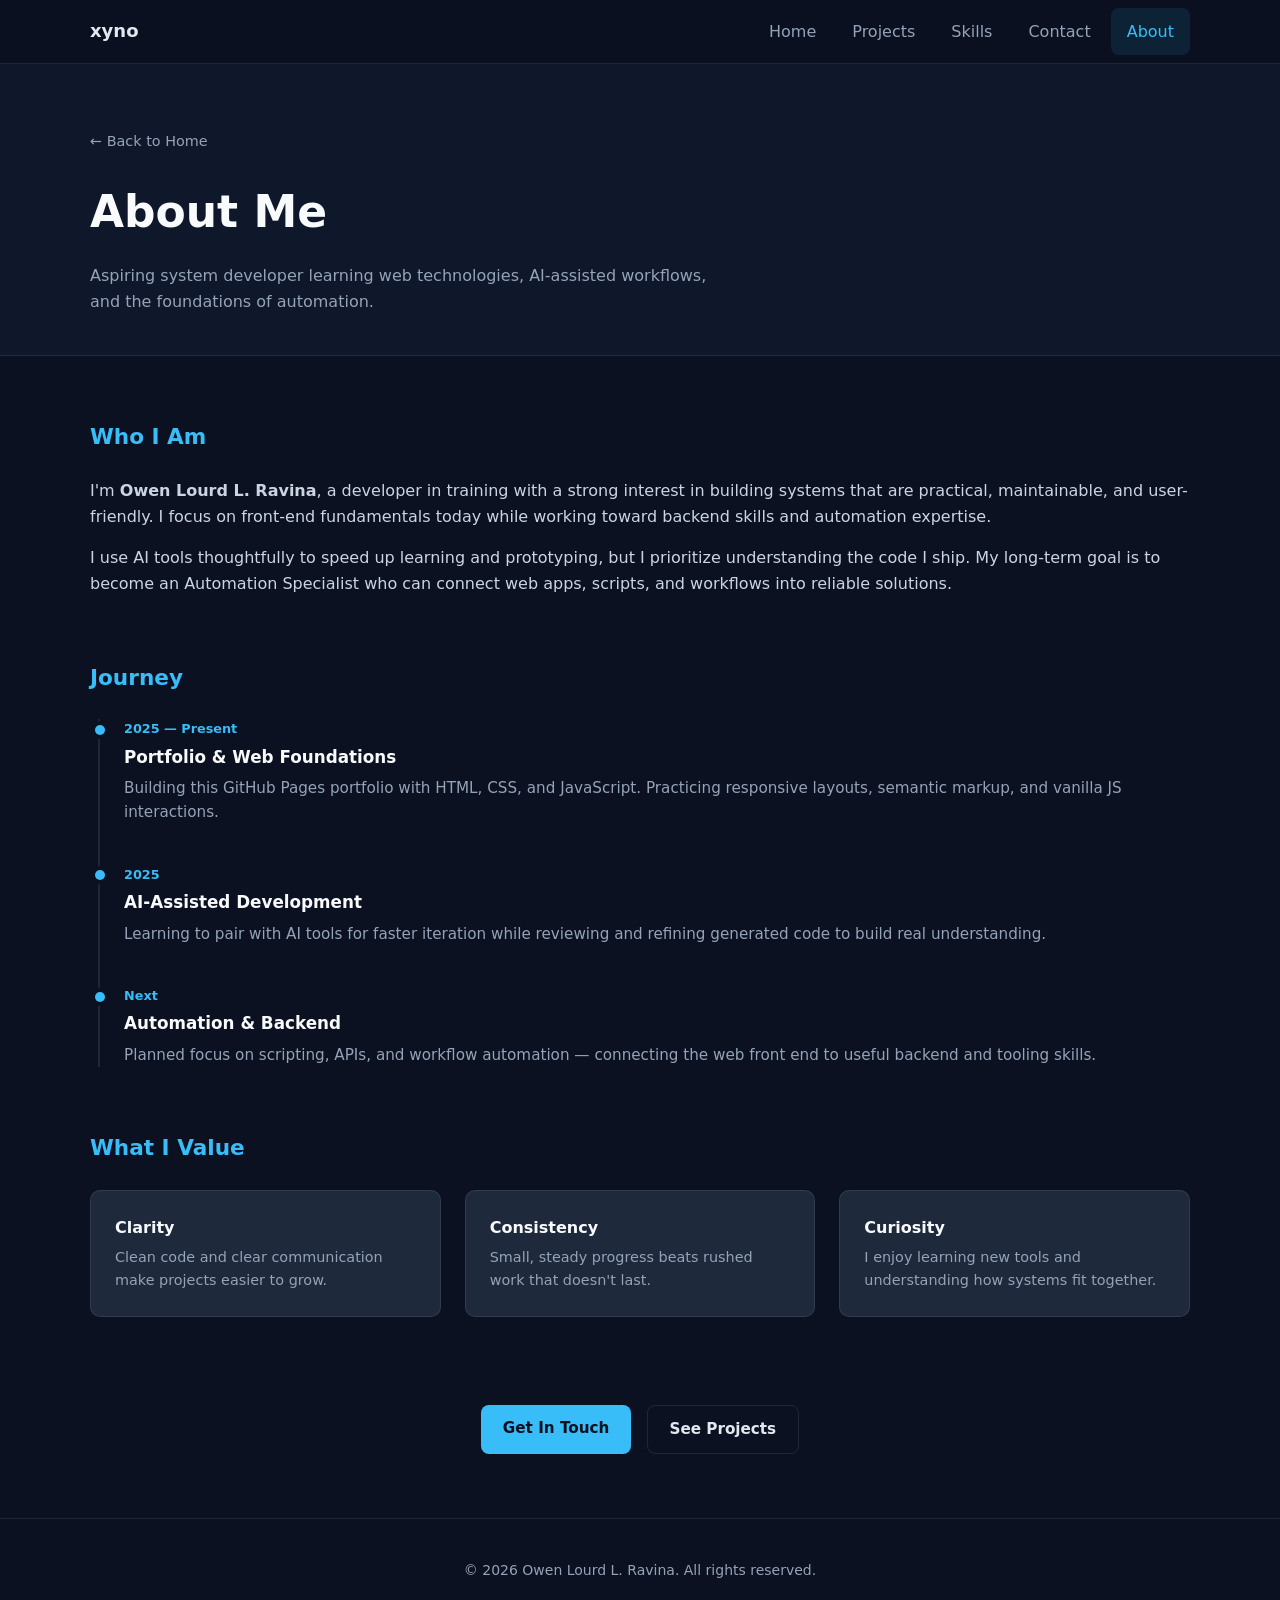
==== about.html @ d6f570fe "Contact & CV Changes" ====
<!DOCTYPE html>
<html lang="en">
<head>
  <meta charset="UTF-8" />
  <meta name="viewport" content="width=device-width, initial-scale=1.0" />
  <meta name="description" content="About Owen Lourd L. Ravina — aspiring system developer." />
  <title>About Me | Owen Lourd L. Ravina</title>
  <link rel="stylesheet" href="style.css" />
</head>
<body data-page="about">

  <!-- ========== STICKY NAVIGATION ========== -->
  <nav class="navbar" id="navbar" aria-label="Main navigation">
    <div class="navbar__inner container">
      <a href="index.html#home" class="navbar__brand">xyno</a>

      <button
        type="button"
        class="navbar__toggle"
        id="nav-toggle"
        aria-label="Open menu"
        aria-expanded="false"
        aria-controls="nav-menu"
      >
        <span class="navbar__toggle-bar"></span>
        <span class="navbar__toggle-bar"></span>
        <span class="navbar__toggle-bar"></span>
      </button>

      <ul class="navbar__menu" id="nav-menu">
        <li><a href="index.html#home" class="nav-link">Home</a></li>
        <li><a href="index.html#projects" class="nav-link">Projects</a></li>
        <li><a href="index.html#skills" class="nav-link">Skills</a></li>
        <li><a href="index.html#contact" class="nav-link">Contact</a></li>
        <li><a href="about.html" class="nav-link nav-link--active" aria-current="page">About</a></li>
      </ul>
    </div>
  </nav>

  <!-- ========== ABOUT HERO ========== -->
  <header class="page-hero">
    <div class="container reveal">
      <a href="index.html" class="back-link">← Back to Home</a>
      <h1 class="page-hero__title">About Me</h1>
      <p class="page-hero__lead">
        Aspiring system developer learning web technologies, AI-assisted workflows,
        and the foundations of automation.
      </p>
    </div>
  </header>

  <main class="about-main">
    <div class="container">

      <!-- ========== BIO ========== -->
      <section class="about-block reveal" aria-labelledby="bio-heading">
        <h2 id="bio-heading" class="about-block__title">Who I Am</h2>
        <p>
          I'm <strong>Owen Lourd L. Ravina</strong>, a developer in training with a strong interest
          in building systems that are practical, maintainable, and user-friendly. I focus on
          front-end fundamentals today while working toward backend skills and automation expertise.
        </p>
        <p>
          I use AI tools thoughtfully to speed up learning and prototyping, but I prioritize
          understanding the code I ship. My long-term goal is to become an Automation Specialist
          who can connect web apps, scripts, and workflows into reliable solutions.
        </p>
      </section>

      <!-- ========== TIMELINE ========== -->
      <section class="about-block reveal" aria-labelledby="timeline-heading">
        <h2 id="timeline-heading" class="about-block__title">Journey</h2>
        <ol class="timeline">
          <li class="timeline__item reveal" style="--delay: 0ms">
            <span class="timeline__date">2025 — Present</span>
            <h3 class="timeline__title">Portfolio &amp; Web Foundations</h3>
            <p>
              Building this GitHub Pages portfolio with HTML, CSS, and JavaScript. Practicing
              responsive layouts, semantic markup, and vanilla JS interactions.
            </p>
          </li>
          <li class="timeline__item reveal" style="--delay: 100ms">
            <span class="timeline__date">2025</span>
            <h3 class="timeline__title">AI-Assisted Development</h3>
            <p>
              Learning to pair with AI tools for faster iteration while reviewing and refining
              generated code to build real understanding.
            </p>
          </li>
          <li class="timeline__item reveal" style="--delay: 200ms">
            <span class="timeline__date">Next</span>
            <h3 class="timeline__title">Automation &amp; Backend</h3>
            <p>
              Planned focus on scripting, APIs, and workflow automation — connecting the web
              front end to useful backend and tooling skills.
            </p>
          </li>
        </ol>
      </section>

      <!-- ========== VALUES ========== -->
      <section class="about-block reveal" aria-labelledby="values-heading">
        <h2 id="values-heading" class="about-block__title">What I Value</h2>
        <ul class="values-grid">
          <li class="values-card">
            <h3>Clarity</h3>
            <p>Clean code and clear communication make projects easier to grow.</p>
          </li>
          <li class="values-card">
            <h3>Consistency</h3>
            <p>Small, steady progress beats rushed work that doesn't last.</p>
          </li>
          <li class="values-card">
            <h3>Curiosity</h3>
            <p>I enjoy learning new tools and understanding how systems fit together.</p>
          </li>
        </ul>
      </section>

      <div class="about-cta reveal">
        <a href="index.html#contact" class="btn btn--primary">Get In Touch</a>
        <a href="index.html#projects" class="btn btn--ghost">See Projects</a>
      </div>

    </div>
  </main>

  <footer class="site-footer">
    <div class="container">
      <p>&copy; <span id="year"></span> Owen Lourd L. Ravina. All rights reserved.</p>
    </div>
  </footer>

  <button type="button" class="top-btn" id="top-btn" aria-label="Back to top" hidden>
    <svg width="20" height="20" viewBox="0 0 24 24" fill="none" stroke="currentColor" stroke-width="2.5" aria-hidden="true">
      <path d="M12 19V5M5 12l7-7 7 7"/>
    </svg>
  </button>

  <script src="script.js"></script>
</body>
</html>
---- style.css ----
/* ============================================
   CSS VARIABLES & RESET (mobile-first)
   ============================================ */

:root {
  --bg: #0b1120;
  --bg-alt: #0f172a;
  --surface: #1e293b;
  --surface-hover: #273549;
  --text: #e2e8f0;
  --text-muted: #94a3b8;
  --accent: #38bdf8;
  --accent-hover: #7dd3fc;
  --border: rgba(148, 163, 184, 0.15);
  --radius: 10px;
  --radius-sm: 8px;
  --shadow: 0 8px 24px rgba(0, 0, 0, 0.25);
  --nav-height: 4rem;
  --space-xs: 0.5rem;
  --space-sm: 1rem;
  --space-md: 1.5rem;
  --space-lg: 2.5rem;
  --space-xl: 4rem;
  --transition: 0.25s ease;
  --container: min(1100px, 100% - 2rem);
}

*,
*::before,
*::after {
  box-sizing: border-box;
  margin: 0;
  padding: 0;
}

html {
  scroll-behavior: smooth;
}

body {
  font-family: system-ui, -apple-system, "Segoe UI", Roboto, sans-serif;
  line-height: 1.6;
  color: var(--text);
  background-color: var(--bg);
  padding-top: var(--nav-height);
}

img {
  max-width: 100%;
  display: block;
}

a {
  color: var(--accent);
  transition: color var(--transition);
}

a:hover {
  color: var(--accent-hover);
}

.container {
  width: var(--container);
  margin-inline: auto;
}

/* ============================================
   SCROLL REVEAL ANIMATIONS
   ============================================ */

.reveal {
  opacity: 0;
  transform: translateY(24px);
  transition:
    opacity 0.6s ease,
    transform 0.6s ease;
  transition-delay: var(--delay, 0ms);
}

.reveal.is-visible {
  opacity: 1;
  transform: translateY(0);
}

@media (prefers-reduced-motion: reduce) {
  html {
    scroll-behavior: auto;
  }

  .reveal {
    opacity: 1;
    transform: none;
    transition: none;
  }

  .top-btn,
  .project-card,
  .btn,
  .navbar__menu {
    transition: none !important;
  }
}

/* ============================================
   STICKY NAVBAR
   ============================================ */

.navbar {
  position: fixed;
  top: 0;
  left: 0;
  right: 0;
  z-index: 1000;
  height: var(--nav-height);
  background: rgba(11, 17, 32, 0.85);
  backdrop-filter: blur(12px);
  border-bottom: 1px solid var(--border);
  transition: box-shadow var(--transition);
}

.navbar--scrolled {
  box-shadow: var(--shadow);
}

.navbar__inner {
  display: flex;
  align-items: center;
  justify-content: space-between;
  height: 100%;
}

.navbar__brand {
  font-weight: 700;
  font-size: 1.125rem;
  color: var(--text);
  text-decoration: none;
}

.navbar__brand:hover {
  color: var(--accent);
}

.navbar__toggle {
  display: flex;
  flex-direction: column;
  justify-content: center;
  gap: 5px;
  width: 2.5rem;
  height: 2.5rem;
  padding: 0.5rem;
  background: transparent;
  border: 1px solid var(--border);
  border-radius: var(--radius-sm);
  cursor: pointer;
}

.navbar__toggle-bar {
  display: block;
  width: 100%;
  height: 2px;
  background: var(--text);
  border-radius: 2px;
  transition: transform var(--transition), opacity var(--transition);
}

.navbar__toggle[aria-expanded="true"] .navbar__toggle-bar:nth-child(1) {
  transform: translateY(7px) rotate(45deg);
}

.navbar__toggle[aria-expanded="true"] .navbar__toggle-bar:nth-child(2) {
  opacity: 0;
}

.navbar__toggle[aria-expanded="true"] .navbar__toggle-bar:nth-child(3) {
  transform: translateY(-7px) rotate(-45deg);
}

.navbar__menu {
  list-style: none;
  display: none;
  flex-direction: column;
  gap: 0.25rem;
  position: absolute;
  top: var(--nav-height);
  left: 0;
  right: 0;
  padding: var(--space-sm);
  background: var(--bg-alt);
  border-bottom: 1px solid var(--border);
}

.navbar__menu.is-open {
  display: flex;
}

.nav-link {
  display: block;
  padding: 0.65rem 1rem;
  color: var(--text-muted);
  text-decoration: none;
  border-radius: var(--radius-sm);
  transition: color var(--transition), background var(--transition);
}

.nav-link:hover,
.nav-link--active {
  color: var(--text);
  background: rgba(56, 189, 248, 0.1);
}

.nav-link--active {
  color: var(--accent);
}

/* ============================================
   BUTTONS
   ============================================ */

.btn {
  display: inline-block;
  padding: 0.7rem 1.35rem;
  font-size: 0.95rem;
  font-weight: 600;
  text-decoration: none;
  border-radius: var(--radius-sm);
  transition: background var(--transition), transform var(--transition), color var(--transition);
}

.btn--primary {
  color: var(--bg);
  background: var(--accent);
}

.btn--primary:hover {
  background: var(--accent-hover);
  transform: translateY(-2px);
  color: var(--bg);
}

.btn--ghost {
  color: var(--text);
  border: 1px solid var(--border);
  background: transparent;
}

.btn--ghost:hover {
  border-color: var(--accent);
  color: var(--accent);
  transform: translateY(-2px);
}

.btn:focus-visible,
.hero__cta:focus-visible,
.top-btn:focus-visible {
  outline: 2px solid var(--accent);
  outline-offset: 3px;
}

/* ============================================
   HERO (HOME)
   ============================================ */

.hero {
  min-height: calc(100vh - var(--nav-height));
  min-height: calc(100dvh - var(--nav-height));
  display: flex;
  align-items: center;
  justify-content: center;
  padding: var(--space-lg) var(--space-sm);
  text-align: center;
  background-color: var(--bg-alt);
  background-image: radial-gradient(
    ellipse 90% 60% at 50% -10%,
    rgba(56, 189, 248, 0.12),
    transparent 70%
  );
}

.hero__inner {
  max-width: 40rem;
}

/* Profile photo (replace assets/images/profile.jpg to update) */
.profile-photo {
  display: block;
  width: 9.5rem;
  height: 9.5rem;
  margin: 0 auto var(--space-md);
  object-fit: cover;
  object-position: center 15%;
  border-radius: 50%;
  border: 3px solid rgba(56, 189, 248, 0.35);
  box-shadow: var(--shadow);
}

.hero__greeting {
  font-size: 0.9rem;
  letter-spacing: 0.08em;
  text-transform: uppercase;
  color: var(--text-muted);
  margin-bottom: var(--space-xs);
}

.hero__name {
  font-size: clamp(1.75rem, 6vw, 2.85rem);
  font-weight: 700;
  line-height: 1.15;
  color: #f8fafc;
  margin-bottom: var(--space-sm);
}

.hero__title {
  font-size: 1.125rem;
  font-weight: 600;
  color: var(--accent);
  margin-bottom: var(--space-xs);
}

.hero__subtitle {
  font-size: 0.95rem;
  color: var(--text-muted);
  margin-bottom: var(--space-md);
}

.hero__mission {
  color: #cbd5e1;
  margin-bottom: var(--space-md);
  max-width: 34rem;
  margin-inline: auto;
}

.hero__actions {
  display: flex;
  flex-wrap: wrap;
  gap: var(--space-sm);
  justify-content: center;
}

/* ============================================
   SECTIONS (shared)
   ============================================ */

.section {
  padding: var(--space-xl) 0;
}

.section--alt {
  background: var(--bg-alt);
}

.section__header {
  text-align: center;
  margin-bottom: var(--space-lg);
  max-width: 36rem;
  margin-inline: auto;
}

.section__title {
  font-size: clamp(1.5rem, 4vw, 2rem);
  color: #f8fafc;
  margin-bottom: var(--space-xs);
}

.section__lead {
  color: var(--text-muted);
}

/* ============================================
   PROJECT CARDS
   ============================================ */

.projects-grid {
  display: grid;
  gap: var(--space-md);
}

.project-card {
  padding: var(--space-md);
  background: var(--surface);
  border: 1px solid var(--border);
  border-radius: var(--radius);
  transition: transform var(--transition), border-color var(--transition), box-shadow var(--transition);
}

.project-card:hover {
  transform: translateY(-4px);
  border-color: rgba(56, 189, 248, 0.35);
  box-shadow: var(--shadow);
}

.project-card__tag {
  display: inline-block;
  font-size: 0.75rem;
  font-weight: 600;
  text-transform: uppercase;
  letter-spacing: 0.05em;
  color: var(--accent);
  background: rgba(56, 189, 248, 0.12);
  padding: 0.2rem 0.55rem;
  border-radius: 4px;
  margin-bottom: var(--space-sm);
}

.project-card__title {
  font-size: 1.2rem;
  color: #f8fafc;
  margin-bottom: var(--space-xs);
}

.project-card__desc {
  color: var(--text-muted);
  font-size: 0.95rem;
  margin-bottom: var(--space-sm);
}

.project-card__stack {
  list-style: none;
  display: flex;
  flex-wrap: wrap;
  gap: 0.4rem;
  margin-bottom: var(--space-sm);
}

.project-card__stack li {
  font-size: 0.8rem;
  padding: 0.2rem 0.5rem;
  background: var(--bg);
  border-radius: 4px;
  color: var(--text-muted);
}

.project-card__link {
  font-weight: 600;
  text-decoration: none;
}

.project-card__status {
  font-size: 0.85rem;
  color: var(--text-muted);
  font-style: italic;
}

/* ============================================
   SKILLS
   ============================================ */

.skills-grid {
  display: grid;
  gap: var(--space-md);
  margin-bottom: var(--space-lg);
}

.skill-item__header {
  display: flex;
  justify-content: space-between;
  font-size: 0.9rem;
  margin-bottom: 0.4rem;
}

.skill-item__level {
  color: var(--text-muted);
  font-size: 0.8rem;
}

.skill-bar {
  height: 8px;
  background: var(--surface);
  border-radius: 99px;
  overflow: hidden;
}

.skill-bar span {
  display: block;
  height: 100%;
  background: linear-gradient(90deg, var(--accent), #818cf8);
  border-radius: 99px;
  transition: width 1s ease;
}

.skills-tags {
  list-style: none;
  display: flex;
  flex-wrap: wrap;
  gap: 0.5rem;
  justify-content: center;
}

.skills-tags li {
  font-size: 0.85rem;
  padding: 0.35rem 0.75rem;
  background: var(--surface);
  border: 1px solid var(--border);
  border-radius: 99px;
  color: var(--text-muted);
  transition: border-color var(--transition), color var(--transition);
}

.skills-tags li:hover {
  border-color: var(--accent);
  color: var(--accent);
}

/* ============================================
   CONTACT (two panels)
   ============================================ */

.contact-grid {
  display: grid;
  gap: var(--space-md);
  max-width: 56rem;
  margin-inline: auto;
}

.contact-panel {
  padding: var(--space-lg);
  background: var(--surface);
  border: 1px solid var(--border);
  border-radius: var(--radius);
}

.contact-panel__title {
  font-size: 1.15rem;
  color: #f8fafc;
  margin-bottom: var(--space-xs);
}

.contact-panel__intro {
  color: var(--text-muted);
  font-size: 0.95rem;
  margin-bottom: var(--space-md);
}

/* Panel 1: contact details with icons */
.contact-detail-list {
  list-style: none;
  display: flex;
  flex-direction: column;
  gap: var(--space-sm);
}

.contact-detail {
  display: flex;
  align-items: center;
  gap: var(--space-sm);
  padding: 0.65rem 0.75rem;
  border-radius: var(--radius-sm);
  text-decoration: none;
  color: var(--text);
  transition: background var(--transition), color var(--transition);
}

.contact-detail:hover {
  background: rgba(56, 189, 248, 0.08);
  color: var(--accent);
}

.contact-detail__icon {
  flex-shrink: 0;
  width: 2.25rem;
  height: 2.25rem;
  display: flex;
  align-items: center;
  justify-content: center;
  border-radius: 50%;
  background: var(--bg);
  color: var(--accent);
}

.contact-detail__icon svg {
  width: 1.15rem;
  height: 1.15rem;
}

.contact-detail__icon--whatsapp {
  color: #25d366;
}

.contact-detail__icon--telegram {
  color: #26a5e4;
}

.contact-detail__text {
  font-size: 0.92rem;
  font-weight: 500;
  word-break: break-word;
}

/* Panel 2: contact form */
.contact-form {
  display: flex;
  flex-direction: column;
  gap: var(--space-md);
}

.form-group {
  display: flex;
  flex-direction: column;
  gap: 0.4rem;
}

.form-group label {
  font-size: 0.9rem;
  font-weight: 600;
  color: #f8fafc;
}

.form-group input,
.form-group textarea {
  width: 100%;
  padding: 0.65rem 0.85rem;
  font: inherit;
  color: var(--text);
  background: var(--bg);
  border: 1px solid var(--border);
  border-radius: var(--radius-sm);
  transition: border-color var(--transition), opacity var(--transition);
}

.form-group input:focus,
.form-group textarea:focus {
  outline: none;
  border-color: var(--accent);
}

.form-group input:disabled,
.form-group textarea:disabled {
  opacity: 0.45;
  cursor: not-allowed;
}

.form-group--locked label {
  color: var(--text-muted);
}

.form-hint {
  font-size: 0.8rem;
  color: var(--text-muted);
  margin: 0;
}

.form-hint.is-hidden {
  display: none;
}

.contact-form__submit {
  width: 100%;
  border: none;
  cursor: pointer;
}

.contact-form__submit:disabled {
  opacity: 0.45;
  cursor: not-allowed;
  transform: none;
}

/* ============================================
   ABOUT PAGE
   ============================================ */

.page-hero {
  padding: var(--space-xl) 0 var(--space-lg);
  background: var(--bg-alt);
  border-bottom: 1px solid var(--border);
}

.back-link {
  display: inline-block;
  font-size: 0.9rem;
  text-decoration: none;
  margin-bottom: var(--space-md);
  color: var(--text-muted);
}

.back-link:hover {
  color: var(--accent);
}

.page-hero__title {
  font-size: clamp(2rem, 5vw, 2.75rem);
  color: #f8fafc;
  margin-bottom: var(--space-sm);
}

.page-hero__lead {
  color: var(--text-muted);
  max-width: 40rem;
}

.about-main {
  padding: var(--space-xl) 0;
}

.about-block {
  margin-bottom: var(--space-xl);
}

.about-block__title {
  font-size: 1.35rem;
  color: var(--accent);
  margin-bottom: var(--space-md);
}

.about-block p {
  color: #cbd5e1;
  margin-bottom: var(--space-sm);
}

.about-block p:last-child {
  margin-bottom: 0;
}

/* Timeline */
.timeline {
  list-style: none;
  border-left: 2px solid var(--border);
  margin-left: 0.5rem;
  padding-left: var(--space-md);
}

.timeline__item {
  position: relative;
  padding-bottom: var(--space-lg);
}

.timeline__item:last-child {
  padding-bottom: 0;
}

.timeline__item::before {
  content: "";
  position: absolute;
  left: calc(-1 * var(--space-md) - 5px);
  top: 0.35rem;
  width: 10px;
  height: 10px;
  background: var(--accent);
  border-radius: 50%;
  box-shadow: 0 0 0 4px var(--bg);
}

.timeline__date {
  display: block;
  font-size: 0.8rem;
  font-weight: 600;
  color: var(--accent);
  margin-bottom: 0.25rem;
}

.timeline__title {
  font-size: 1.05rem;
  color: #f8fafc;
  margin-bottom: 0.35rem;
}

.timeline__item p {
  font-size: 0.95rem;
  color: var(--text-muted);
}

/* Values grid */
.values-grid {
  list-style: none;
  display: grid;
  gap: var(--space-md);
}

.values-card {
  padding: var(--space-md);
  background: var(--surface);
  border: 1px solid var(--border);
  border-radius: var(--radius);
  transition: transform var(--transition), border-color var(--transition);
}

.values-card:hover {
  transform: translateY(-3px);
  border-color: rgba(56, 189, 248, 0.3);
}

.values-card h3 {
  color: #f8fafc;
  font-size: 1rem;
  margin-bottom: 0.35rem;
}

.values-card p {
  font-size: 0.9rem;
  color: var(--text-muted);
}

.about-cta {
  display: flex;
  flex-wrap: wrap;
  gap: var(--space-sm);
  justify-content: center;
  padding-top: var(--space-md);
}

/* ============================================
   FOOTER
   ============================================ */

.site-footer {
  padding: var(--space-lg) 0;
  text-align: center;
  font-size: 0.875rem;
  color: var(--text-muted);
  border-top: 1px solid var(--border);
}

/* ============================================
   BACK TO TOP BUTTON
   ============================================ */

.top-btn {
  position: fixed;
  bottom: 1.5rem;
  right: 1.5rem;
  z-index: 900;
  width: 3rem;
  height: 3rem;
  display: flex;
  align-items: center;
  justify-content: center;
  border: none;
  border-radius: 50%;
  background: var(--accent);
  color: var(--bg);
  cursor: pointer;
  box-shadow: var(--shadow);
  opacity: 0;
  visibility: hidden;
  transform: scale(0.85);
  transition:
    opacity 0.35s ease,
    visibility 0.35s ease,
    transform 0.35s ease,
    background 0.2s ease;
}

.top-btn.is-visible {
  opacity: 1;
  visibility: visible;
  transform: scale(1);
}

.top-btn:hover {
  background: var(--accent-hover);
  transform: scale(1.08);
}

.top-btn.is-visible:hover {
  transform: scale(1.08);
}

/* ============================================
   TABLET (768px+)
   ============================================ */

@media (min-width: 768px) {
  .navbar__toggle {
    display: none;
  }

  .navbar__menu {
    display: flex;
    flex-direction: row;
    align-items: center;
    gap: 0.25rem;
    position: static;
    padding: 0;
    background: transparent;
    border: none;
  }

  .projects-grid {
    grid-template-columns: repeat(2, 1fr);
  }

  .skills-grid {
    grid-template-columns: repeat(2, 1fr);
  }

  .values-grid {
    grid-template-columns: repeat(3, 1fr);
  }

  .contact-grid {
    grid-template-columns: 1fr 1fr;
    align-items: start;
  }
}

/* ============================================
   DESKTOP (1024px+)
   ============================================ */

@media (min-width: 1024px) {
  .projects-grid {
    grid-template-columns: repeat(3, 1fr);
  }
}
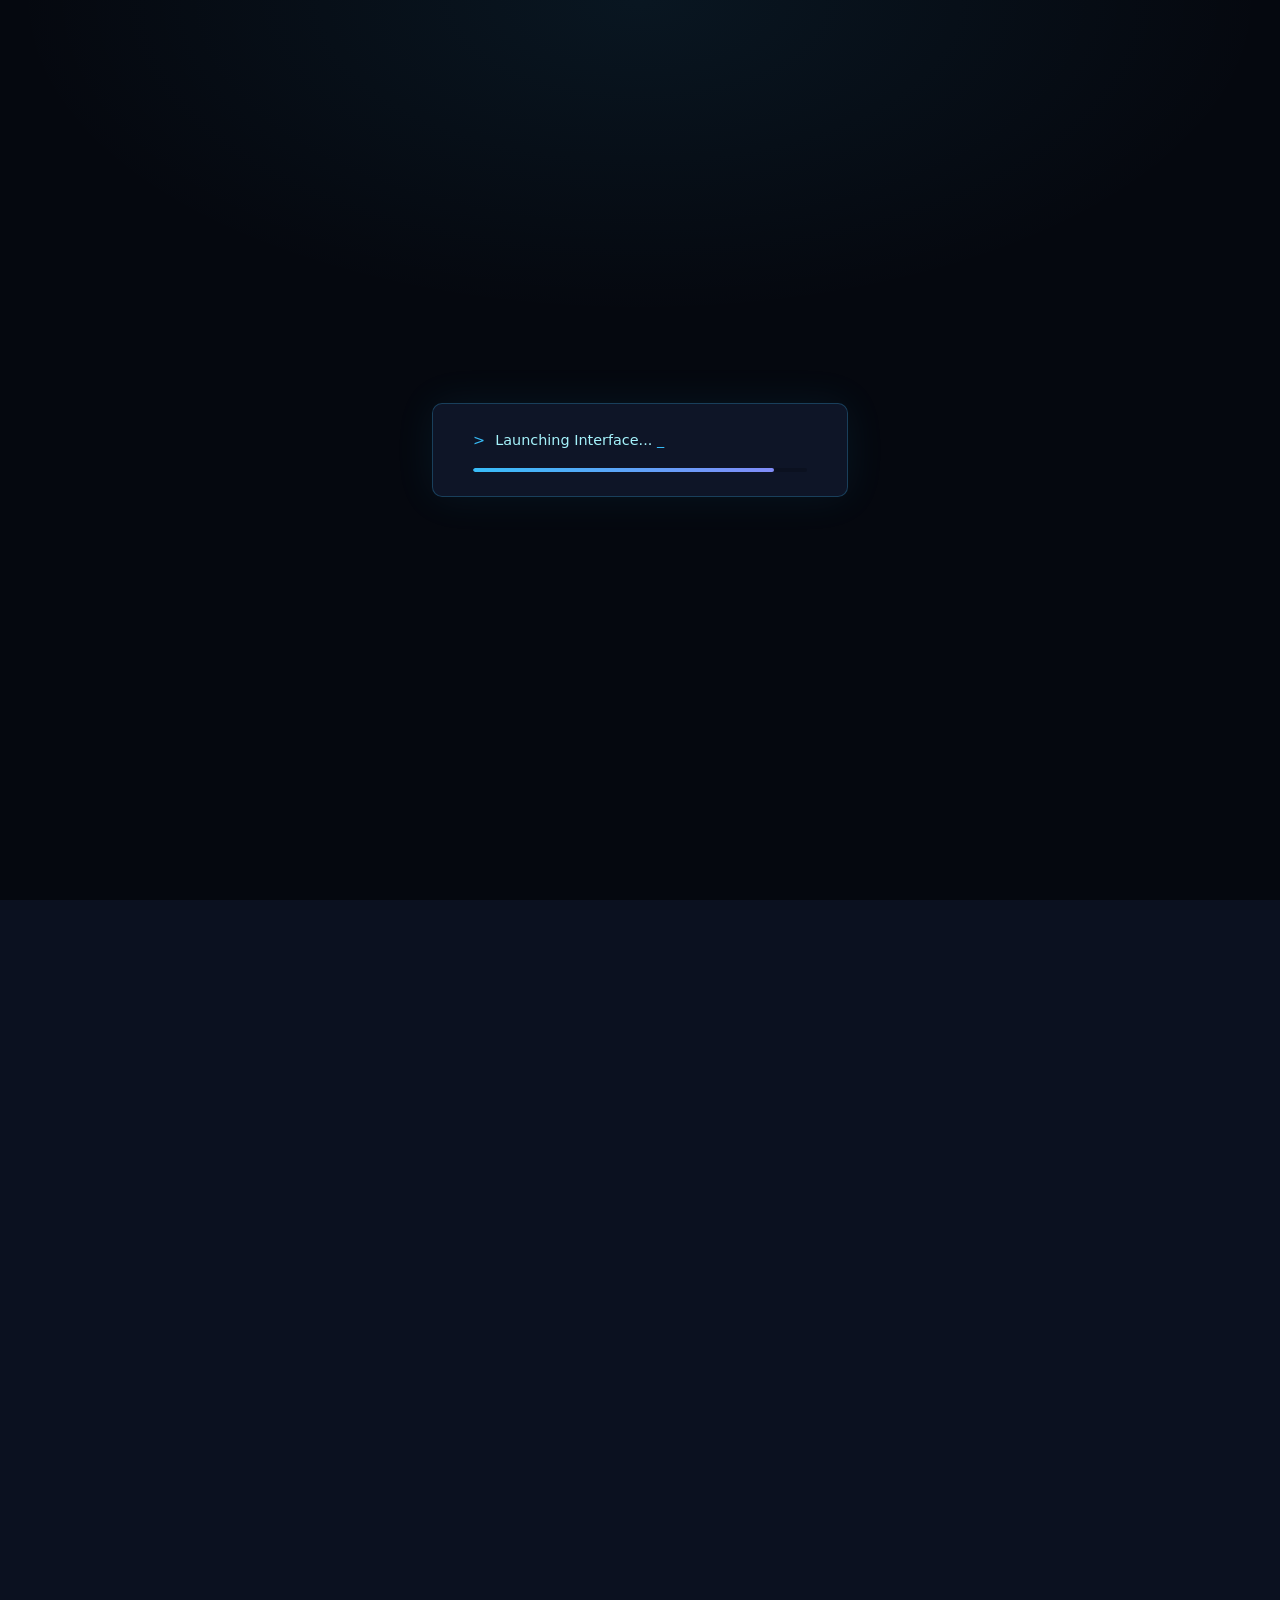
==== commit b800f22a: "Portfolio Refinement and font change" ====
--- a/about.html
+++ b/about.html
@@ -3,11 +3,25 @@
 <head>
   <meta charset="UTF-8" />
   <meta name="viewport" content="width=device-width, initial-scale=1.0" />
-  <meta name="description" content="About Owen Lourd L. Ravina — aspiring system developer." />
+  <meta name="description" content="About Owen Lourd L. Ravina — IT Systems &amp; Automation Specialist with experience in software analysis, infrastructure support, and workflow optimization." />
   <title>About Me | Owen Lourd L. Ravina</title>
+  <link rel="stylesheet" href="https://fonts.cdnfonts.com/css/axiforma" />
   <link rel="stylesheet" href="style.css" />
 </head>
-<body data-page="about">
+<body data-page="about" class="preloader-active">
+
+  <div id="preloader" class="preloader" role="status" aria-live="polite" aria-busy="true" aria-label="Loading page">
+    <div class="preloader__terminal">
+      <p class="preloader__line">
+        <span class="preloader__prompt">&gt;</span>
+        <span id="preloader-text">Initializing Portfolio...</span>
+        <span class="preloader__cursor" aria-hidden="true">_</span>
+      </p>
+      <div class="preloader__bar" aria-hidden="true">
+        <span class="preloader__progress" id="preloader-progress"></span>
+      </div>
+    </div>
+  </div>
 
   <!-- ========== STICKY NAVIGATION ========== -->
   <nav class="navbar" id="navbar" aria-label="Main navigation">
@@ -43,8 +57,9 @@
       <a href="index.html" class="back-link">← Back to Home</a>
       <h1 class="page-hero__title">About Me</h1>
       <p class="page-hero__lead">
-        Aspiring system developer learning web technologies, AI-assisted workflows,
-        and the foundations of automation.
+        IT professional bridging software analysis, infrastructure support, workflow
+        optimization, and web-based systems—with a focused path toward automation
+        and integrated solutions.
       </p>
     </div>
   </header>
@@ -56,14 +71,28 @@
       <section class="about-block reveal" aria-labelledby="bio-heading">
         <h2 id="bio-heading" class="about-block__title">Who I Am</h2>
         <p>
-          I'm <strong>Owen Lourd L. Ravina</strong>, a developer in training with a strong interest
-          in building systems that are practical, maintainable, and user-friendly. I focus on
-          front-end fundamentals today while working toward backend skills and automation expertise.
+          I'm <strong>Owen Lourd L. Ravina</strong>, an IT Systems &amp; Automation Specialist with
+          practical experience in <strong>software analysis</strong>, <strong>infrastructure and
+          network support</strong>, <strong>workflow optimization</strong>, and
+          <strong>web-based system development</strong>. I work where operations meet build quality:
+          diagnosing issues, documenting systems, and improving how teams deliver reliable outcomes.
         </p>
         <p>
-          I use AI tools thoughtfully to speed up learning and prototyping, but I prioritize
-          understanding the code I ship. My long-term goal is to become an Automation Specialist
-          who can connect web apps, scripts, and workflows into reliable solutions.
+          In software analysis, I've broken down requirements, mapped process gaps, and helped align
+          technical solutions with business needs. On the infrastructure side, I've supported networks
+          and environments—troubleshooting connectivity, monitoring stability, and keeping services
+          dependable for day-to-day operations.
+        </p>
+        <p>
+          Workflow optimization is a core strength: streamlining repetitive tasks, refining handoffs,
+          and applying tools (including scripting and no-code integrations) so work moves with less
+          friction. I bring that same mindset to web systems—responsive interfaces, clear structure,
+          and maintainable front-end logic that can grow into fuller system integrations.
+        </p>
+        <p>
+          I'm actively advancing my <strong>automation</strong> direction—Python, API-style
+          integrations, and AI-assisted development—while staying grounded in what production
+          systems need: clarity, stability, and solutions people can trust long after deployment.
         </p>
       </section>
 
@@ -72,27 +101,36 @@
         <h2 id="timeline-heading" class="about-block__title">Journey</h2>
         <ol class="timeline">
           <li class="timeline__item reveal" style="--delay: 0ms">
-            <span class="timeline__date">2025 — Present</span>
-            <h3 class="timeline__title">Portfolio &amp; Web Foundations</h3>
+            <span class="timeline__date">Present</span>
+            <h3 class="timeline__title">Systems &amp; Automation Focus</h3>
             <p>
-              Building this GitHub Pages portfolio with HTML, CSS, and JavaScript. Practicing
-              responsive layouts, semantic markup, and vanilla JS interactions.
+              Deepening automation skills—scripting, integrations, and AI-assisted workflows—while
+              building web-based systems and this portfolio as a living showcase of clean,
+              maintainable front-end engineering.
             </p>
           </li>
           <li class="timeline__item reveal" style="--delay: 100ms">
-            <span class="timeline__date">2025</span>
-            <h3 class="timeline__title">AI-Assisted Development</h3>
+            <span class="timeline__date">Experience</span>
+            <h3 class="timeline__title">Workflow Optimization</h3>
             <p>
-              Learning to pair with AI tools for faster iteration while reviewing and refining
-              generated code to build real understanding.
+              Identified bottlenecks, improved process flow, and applied practical tooling to reduce
+              manual overhead and support more consistent team output.
             </p>
           </li>
           <li class="timeline__item reveal" style="--delay: 200ms">
-            <span class="timeline__date">Next</span>
-            <h3 class="timeline__title">Automation &amp; Backend</h3>
+            <span class="timeline__date">Experience</span>
+            <h3 class="timeline__title">Infrastructure &amp; Network Support</h3>
             <p>
-              Planned focus on scripting, APIs, and workflow automation — connecting the web
-              front end to useful backend and tooling skills.
+              Supported IT environments through troubleshooting, connectivity checks, and
+              operational stability—building a strong foundation for systems-level thinking.
+            </p>
+          </li>
+          <li class="timeline__item reveal" style="--delay: 300ms">
+            <span class="timeline__date">Foundation</span>
+            <h3 class="timeline__title">Software Analysis</h3>
+            <p>
+              Analyzed software needs, documented requirements, and connected business problems to
+              technical approaches—experience that continues to guide how I design and ship solutions.
             </p>
           </li>
         </ol>
@@ -103,16 +141,16 @@
         <h2 id="values-heading" class="about-block__title">What I Value</h2>
         <ul class="values-grid">
           <li class="values-card">
-            <h3>Clarity</h3>
-            <p>Clean code and clear communication make projects easier to grow.</p>
+            <h3>Systems Thinking</h3>
+            <p>I look at how infrastructure, software, and people connect before changing any single part.</p>
           </li>
           <li class="values-card">
-            <h3>Consistency</h3>
-            <p>Small, steady progress beats rushed work that doesn't last.</p>
+            <h3>Operational Clarity</h3>
+            <p>Clear documentation and reliable workflows reduce friction when systems need to scale.</p>
           </li>
           <li class="values-card">
-            <h3>Curiosity</h3>
-            <p>I enjoy learning new tools and understanding how systems fit together.</p>
+            <h3>Continuous Improvement</h3>
+            <p>I refine processes and tooling steadily—especially where automation can save real time.</p>
           </li>
         </ul>
       </section>
--- a/style.css
+++ b/style.css
@@ -21,8 +21,15 @@
   --space-md: 1.5rem;
   --space-lg: 2.5rem;
   --space-xl: 4rem;
+  --space-2xl: 5rem;
   --transition: 0.25s ease;
   --container: min(1100px, 100% - 2rem);
+  --font-heading: "Axiforma", system-ui, sans-serif;
+  --font-body: "Axiforma", system-ui, sans-serif;
+  --font-mono: "Axiforma", system-ui, sans-serif;
+  --leading-body: 1.7;
+  --leading-tight: 1.2;
+  --tracking-heading: -0.02em;
 }
 
 *,
@@ -38,11 +45,139 @@
 }
 
 body {
-  font-family: system-ui, -apple-system, "Segoe UI", Roboto, sans-serif;
-  line-height: 1.6;
+  font-family: var(--font-body);
+  font-size: 1rem;
+  font-weight: 400;
+  line-height: var(--leading-body);
   color: var(--text);
   background-color: var(--bg);
   padding-top: var(--nav-height);
+  -webkit-font-smoothing: antialiased;
+  -moz-osx-font-smoothing: grayscale;
+}
+
+h1,
+h2,
+h3,
+h4,
+.hero__name,
+.section__title,
+.page-hero__title,
+.about-block__title,
+.project-card__title,
+.contact-panel__title,
+.timeline__title,
+.values-card h3 {
+  font-family: var(--font-heading);
+  letter-spacing: var(--tracking-heading);
+}
+
+body.preloader-active {
+  overflow: hidden;
+}
+
+body.preloader-active .navbar,
+body.preloader-active main,
+body.preloader-active .site-footer,
+body.preloader-active .top-btn {
+  opacity: 0;
+}
+
+body.is-loaded .navbar,
+body.is-loaded main,
+body.is-loaded .site-footer,
+body.is-loaded .top-btn {
+  opacity: 1;
+  transition: opacity 0.45s ease;
+}
+
+/* ============================================
+   DEVELOPER PRELOADER
+   ============================================ */
+
+.preloader {
+  position: fixed;
+  inset: 0;
+  z-index: 9999;
+  display: flex;
+  align-items: center;
+  justify-content: center;
+  background: #05080f;
+  background-image: radial-gradient(
+    ellipse 70% 50% at 50% 0%,
+    rgba(56, 189, 248, 0.08),
+    transparent 70%
+  );
+  transition: opacity 0.55s ease, visibility 0.55s ease;
+}
+
+.preloader--done {
+  opacity: 0;
+  visibility: hidden;
+  pointer-events: none;
+}
+
+.preloader__terminal {
+  width: min(92vw, 26rem);
+  padding: var(--space-md) var(--space-lg);
+  background: rgba(15, 23, 42, 0.95);
+  border: 1px solid rgba(56, 189, 248, 0.25);
+  border-radius: var(--radius);
+  box-shadow: 0 0 40px rgba(56, 189, 248, 0.08);
+  font-family: var(--font-mono);
+}
+
+.preloader__line {
+  font-size: 0.9rem;
+  color: #a5f3fc;
+  margin-bottom: var(--space-sm);
+  min-height: 1.4em;
+}
+
+.preloader__prompt {
+  color: var(--accent);
+  margin-right: 0.35rem;
+}
+
+.preloader__cursor {
+  display: inline-block;
+  color: var(--accent);
+  animation: cursor-blink 0.9s step-end infinite;
+}
+
+@keyframes cursor-blink {
+  50% {
+    opacity: 0;
+  }
+}
+
+.preloader__bar {
+  height: 4px;
+  background: var(--bg);
+  border-radius: 99px;
+  overflow: hidden;
+}
+
+.preloader__progress {
+  display: block;
+  height: 100%;
+  width: 0%;
+  background: linear-gradient(90deg, var(--accent), #818cf8);
+  border-radius: 99px;
+  transition: width 0.35s ease;
+}
+
+@media (prefers-reduced-motion: reduce) {
+  .preloader__cursor {
+    animation: none;
+  }
+
+  .preloader,
+  body.is-loaded .navbar,
+  body.is-loaded main,
+  body.is-loaded .site-footer {
+    transition: none;
+  }
 }
 
 img {
@@ -130,8 +265,10 @@
 }
 
 .navbar__brand {
-  font-weight: 700;
-  font-size: 1.125rem;
+  font-family: var(--font-mono);
+  font-weight: 600;
+  font-size: 1.05rem;
+  letter-spacing: 0.04em;
   color: var(--text);
   text-decoration: none;
 }
@@ -219,8 +356,10 @@
 .btn {
   display: inline-block;
   padding: 0.7rem 1.35rem;
-  font-size: 0.95rem;
+  font-family: var(--font-mono);
+  font-size: 0.875rem;
   font-weight: 600;
+  letter-spacing: 0.02em;
   text-decoration: none;
   border-radius: var(--radius-sm);
   transition: background var(--transition), transform var(--transition), color var(--transition);
@@ -277,7 +416,7 @@
 }
 
 .hero__inner {
-  max-width: 40rem;
+  max-width: 44rem;
 }
 
 /* Profile photo (replace assets/images/profile.jpg to update) */
@@ -285,7 +424,7 @@
   display: block;
   width: 9.5rem;
   height: 9.5rem;
-  margin: 0 auto var(--space-md);
+  margin: 0 auto;
   object-fit: cover;
   object-position: center 15%;
   border-radius: 50%;
@@ -293,38 +432,134 @@
   box-shadow: var(--shadow);
 }
 
+/* ----- Hero staged reveal ----- */
+.hero--sequence .hero__stage {
+  opacity: 0;
+  transform: translateY(16px);
+  transition:
+    opacity 0.65s cubic-bezier(0.22, 1, 0.36, 1),
+    transform 0.65s cubic-bezier(0.22, 1, 0.36, 1);
+}
+
+.hero--sequence .hero__stage--photo .profile-photo {
+  opacity: 0;
+  transform: scale(0.95);
+  transition:
+    opacity 0.7s cubic-bezier(0.22, 1, 0.36, 1),
+    transform 0.7s cubic-bezier(0.22, 1, 0.36, 1);
+}
+
+.hero--sequence .hero__stage.is-revealed {
+  opacity: 1;
+  transform: translateY(0);
+}
+
+.hero--sequence .hero__stage--photo.is-revealed .profile-photo {
+  opacity: 1;
+  transform: scale(1);
+}
+
+.hero__stage--photo {
+  margin-bottom: var(--space-md);
+}
+
 .hero__greeting {
-  font-size: 0.9rem;
-  letter-spacing: 0.08em;
+  font-family: var(--font-mono);
+  font-size: 0.8rem;
+  font-weight: 500;
+  letter-spacing: 0.12em;
   text-transform: uppercase;
-  color: var(--text-muted);
-  margin-bottom: var(--space-xs);
+  color: var(--accent);
+  margin-bottom: var(--space-sm);
 }
 
 .hero__name {
-  font-size: clamp(1.75rem, 6vw, 2.85rem);
+  font-size: clamp(1.85rem, 6vw, 3rem);
   font-weight: 700;
-  line-height: 1.15;
+  line-height: var(--leading-tight);
   color: #f8fafc;
   margin-bottom: var(--space-sm);
 }
 
-.hero__title {
-  font-size: 1.125rem;
+.hero__role {
+  font-size: clamp(1.05rem, 2.5vw, 1.25rem);
   font-weight: 600;
-  color: var(--accent);
-  margin-bottom: var(--space-xs);
+  color: #e2e8f0;
+  margin-bottom: var(--space-md);
+}
+
+.hero__terminal {
+  display: block;
+  width: fit-content;
+  max-width: min(100%, 42rem);
+  margin: 0 auto var(--space-md);
+  padding: var(--space-sm) clamp(0.85rem, 3vw, 1.25rem);
+  text-align: center;
+  background: rgba(15, 23, 42, 0.75);
+  border: 1px solid rgba(56, 189, 248, 0.22);
+  border-radius: var(--radius-sm);
+  box-shadow: 0 0 24px rgba(56, 189, 248, 0.06);
+  transition: width 0.35s cubic-bezier(0.22, 1, 0.36, 1);
+}
+
+.hero__terminal-line {
+  display: inline-flex;
+  align-items: baseline;
+  justify-content: center;
+  flex-wrap: wrap;
+  gap: 0.35rem 0.5rem;
+  margin: 0;
+  width: auto;
+  max-width: 100%;
+  font-family: var(--font-mono);
+  font-size: clamp(0.82rem, 2.2vw, 0.95rem);
+  font-weight: 500;
+  line-height: 1.55;
+  color: #a5f3fc;
+  text-align: center;
+}
+
+.hero__terminal-prompt {
+  flex-shrink: 0;
+  color: var(--accent);
+  font-weight: 600;
+}
+
+.hero__terminal-output {
+  display: inline;
+  max-width: 100%;
+  text-align: center;
+  overflow-wrap: anywhere;
+  word-break: break-word;
+}
+
+.hero__terminal-text {
+  display: inline;
+  min-width: 1ch;
+  color: #e2e8f0;
+  text-shadow: 0 0 20px rgba(56, 189, 248, 0.15);
+  white-space: pre-wrap;
+}
+
+.hero__terminal-cursor {
+  display: inline;
+  color: var(--accent);
+  font-weight: 600;
+  text-shadow: 0 0 12px rgba(56, 189, 248, 0.45);
+  animation: hero-cursor-blink 0.9s step-end infinite;
+}
+
+@keyframes hero-cursor-blink {
+  50% {
+    opacity: 0;
+  }
 }
 
 .hero__subtitle {
-  font-size: 0.95rem;
-  color: var(--text-muted);
-  margin-bottom: var(--space-md);
-}
-
-.hero__mission {
-  color: #cbd5e1;
-  margin-bottom: var(--space-md);
+  font-size: 0.9rem;
+  line-height: 1.55;
+  color: var(--text-muted);
+  margin-bottom: var(--space-lg);
   max-width: 34rem;
   margin-inline: auto;
 }
@@ -336,12 +571,31 @@
   justify-content: center;
 }
 
+html.no-js .hero--sequence .hero__stage,
+html.no-js .hero--sequence .hero__stage--photo .profile-photo {
+  opacity: 1;
+  transform: none;
+}
+
+@media (prefers-reduced-motion: reduce) {
+  .hero--sequence .hero__stage,
+  .hero--sequence .hero__stage--photo .profile-photo {
+    opacity: 1;
+    transform: none;
+    transition: none;
+  }
+
+  .hero__terminal-cursor {
+    animation: none;
+  }
+}
+
 /* ============================================
    SECTIONS (shared)
    ============================================ */
 
 .section {
-  padding: var(--space-xl) 0;
+  padding: var(--space-2xl) 0;
 }
 
 .section--alt {
@@ -351,17 +605,21 @@
 .section__header {
   text-align: center;
   margin-bottom: var(--space-lg);
-  max-width: 36rem;
+  max-width: 38rem;
   margin-inline: auto;
 }
 
 .section__title {
-  font-size: clamp(1.5rem, 4vw, 2rem);
+  font-size: clamp(1.5rem, 4vw, 2.15rem);
+  font-weight: 700;
+  line-height: var(--leading-tight);
   color: #f8fafc;
-  margin-bottom: var(--space-xs);
+  margin-bottom: var(--space-sm);
 }
 
 .section__lead {
+  font-size: 1.05rem;
+  line-height: 1.65;
   color: var(--text-muted);
 }
 
@@ -388,17 +646,35 @@
   box-shadow: var(--shadow);
 }
 
+.project-card__meta {
+  display: flex;
+  flex-wrap: wrap;
+  align-items: center;
+  gap: 0.5rem;
+  margin-bottom: var(--space-sm);
+}
+
 .project-card__tag {
   display: inline-block;
-  font-size: 0.75rem;
+  font-family: var(--font-mono);
+  font-size: 0.7rem;
   font-weight: 600;
   text-transform: uppercase;
-  letter-spacing: 0.05em;
+  letter-spacing: 0.06em;
   color: var(--accent);
   background: rgba(56, 189, 248, 0.12);
-  padding: 0.2rem 0.55rem;
+  padding: 0.25rem 0.6rem;
   border-radius: 4px;
-  margin-bottom: var(--space-sm);
+}
+
+.project-card__level {
+  font-family: var(--font-mono);
+  font-size: 0.68rem;
+  font-weight: 500;
+  color: var(--text-muted);
+  padding: 0.2rem 0.5rem;
+  border: 1px solid var(--border);
+  border-radius: 4px;
 }
 
 .project-card__title {
@@ -422,8 +698,9 @@
 }
 
 .project-card__stack li {
-  font-size: 0.8rem;
-  padding: 0.2rem 0.5rem;
+  font-family: var(--font-mono);
+  font-size: 0.72rem;
+  padding: 0.25rem 0.55rem;
   background: var(--bg);
   border-radius: 4px;
   color: var(--text-muted);
@@ -458,8 +735,9 @@
 }
 
 .skill-item__level {
-  color: var(--text-muted);
-  font-size: 0.8rem;
+  font-family: var(--font-mono);
+  color: var(--text-muted);
+  font-size: 0.75rem;
 }
 
 .skill-bar {
@@ -472,11 +750,20 @@
 .skill-bar span {
   display: block;
   height: 100%;
+  width: 0;
   background: linear-gradient(90deg, var(--accent), #818cf8);
   border-radius: 99px;
   transition: width 1s ease;
 }
 
+.skill-item__note {
+  margin-top: 0.45rem;
+  font-family: var(--font-mono);
+  font-size: 0.72rem;
+  color: var(--text-muted);
+  line-height: 1.5;
+}
+
 .skills-tags {
   list-style: none;
   display: flex;
@@ -486,8 +773,9 @@
 }
 
 .skills-tags li {
-  font-size: 0.85rem;
-  padding: 0.35rem 0.75rem;
+  font-family: var(--font-mono);
+  font-size: 0.78rem;
+  padding: 0.4rem 0.8rem;
   background: var(--surface);
   border: 1px solid var(--border);
   border-radius: 99px;
@@ -599,8 +887,10 @@
 }
 
 .form-group label {
-  font-size: 0.9rem;
+  font-family: var(--font-mono);
+  font-size: 0.82rem;
   font-weight: 600;
+  letter-spacing: 0.02em;
   color: #f8fafc;
 }
 
@@ -677,33 +967,41 @@
 }
 
 .page-hero__title {
-  font-size: clamp(2rem, 5vw, 2.75rem);
+  font-size: clamp(2rem, 5vw, 2.85rem);
+  font-weight: 700;
+  line-height: var(--leading-tight);
   color: #f8fafc;
-  margin-bottom: var(--space-sm);
+  margin-bottom: var(--space-md);
 }
 
 .page-hero__lead {
-  color: var(--text-muted);
-  max-width: 40rem;
+  font-size: 1.1rem;
+  line-height: 1.65;
+  color: var(--text-muted);
+  max-width: 42rem;
 }
 
 .about-main {
-  padding: var(--space-xl) 0;
+  padding: var(--space-2xl) 0;
 }
 
 .about-block {
-  margin-bottom: var(--space-xl);
+  margin-bottom: var(--space-2xl);
+  max-width: 46rem;
 }
 
 .about-block__title {
-  font-size: 1.35rem;
+  font-size: 1.4rem;
+  font-weight: 600;
   color: var(--accent);
   margin-bottom: var(--space-md);
 }
 
 .about-block p {
+  font-size: 1.02rem;
+  line-height: 1.75;
   color: #cbd5e1;
-  margin-bottom: var(--space-sm);
+  margin-bottom: var(--space-md);
 }
 
 .about-block p:last-child {
@@ -741,10 +1039,13 @@
 
 .timeline__date {
   display: block;
-  font-size: 0.8rem;
+  font-family: var(--font-mono);
+  font-size: 0.75rem;
   font-weight: 600;
-  color: var(--accent);
-  margin-bottom: 0.25rem;
+  letter-spacing: 0.04em;
+  text-transform: uppercase;
+  color: var(--accent);
+  margin-bottom: 0.35rem;
 }
 
 .timeline__title {
